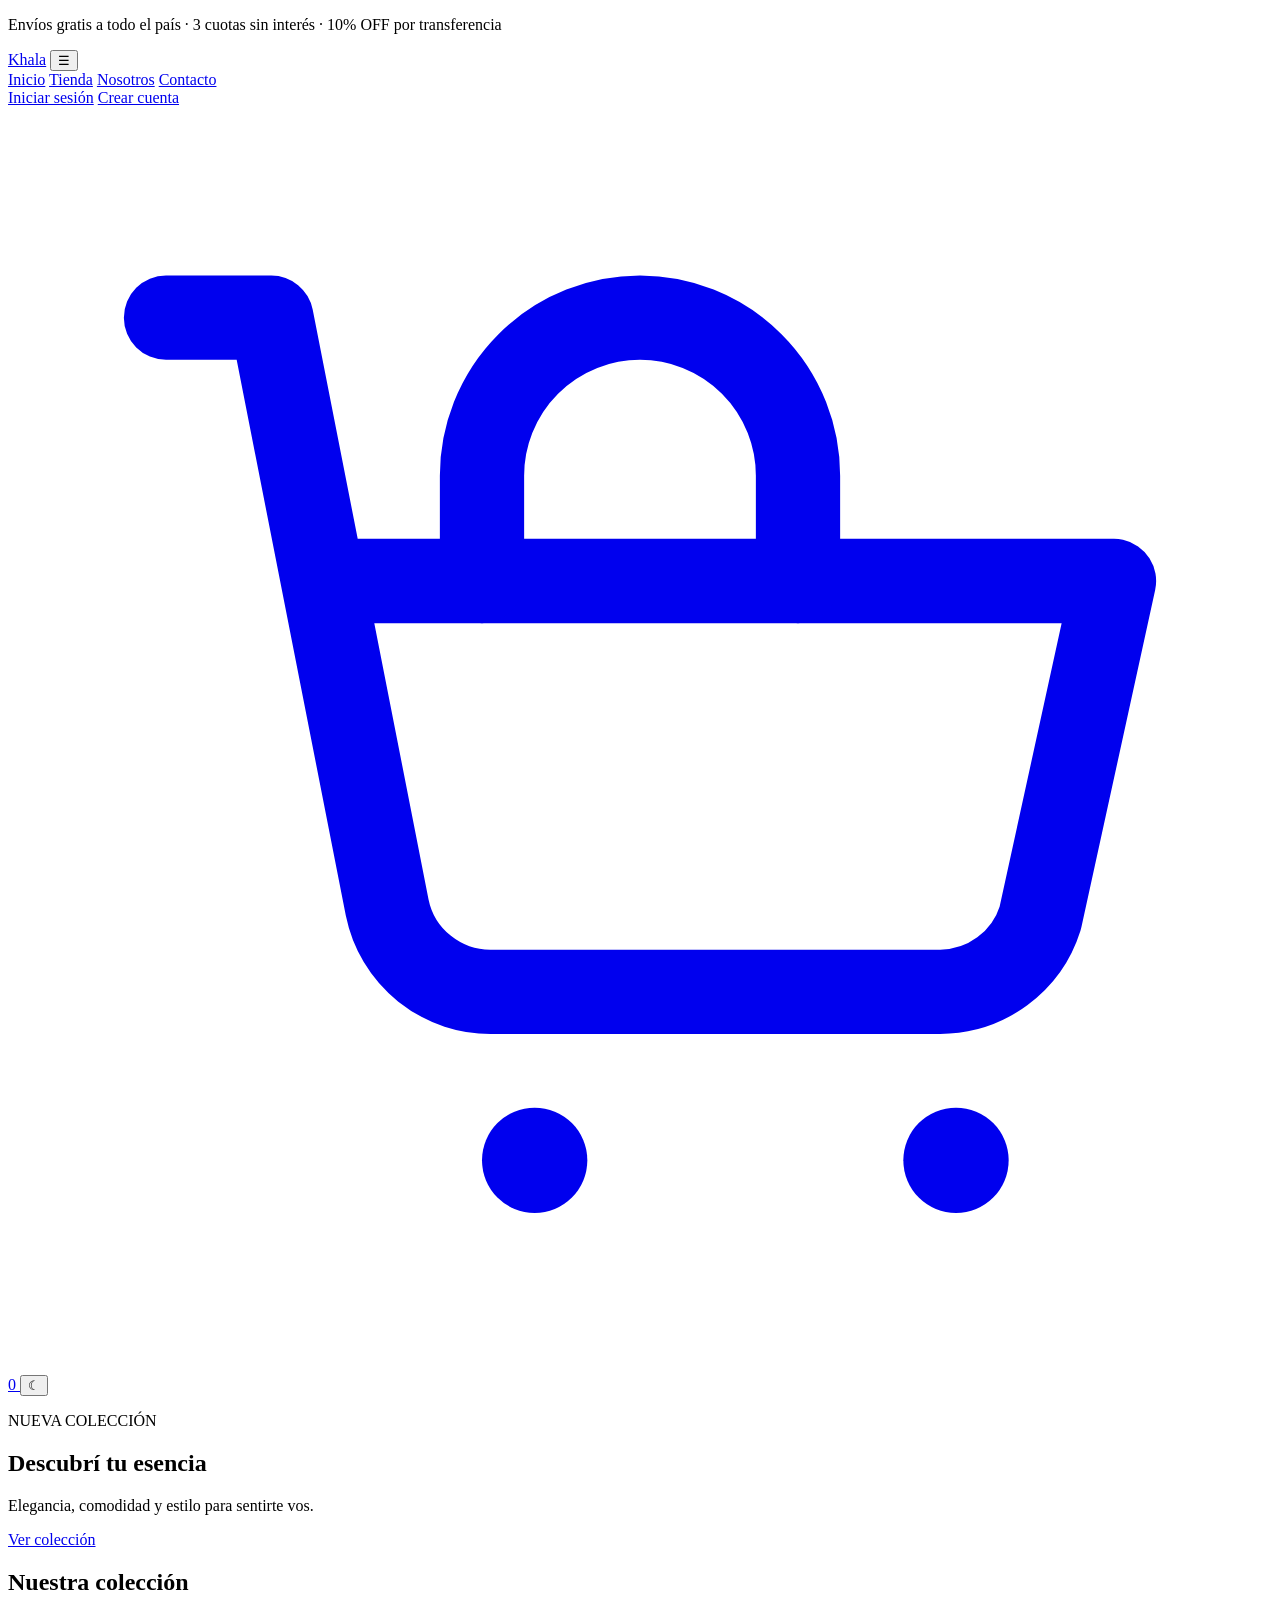
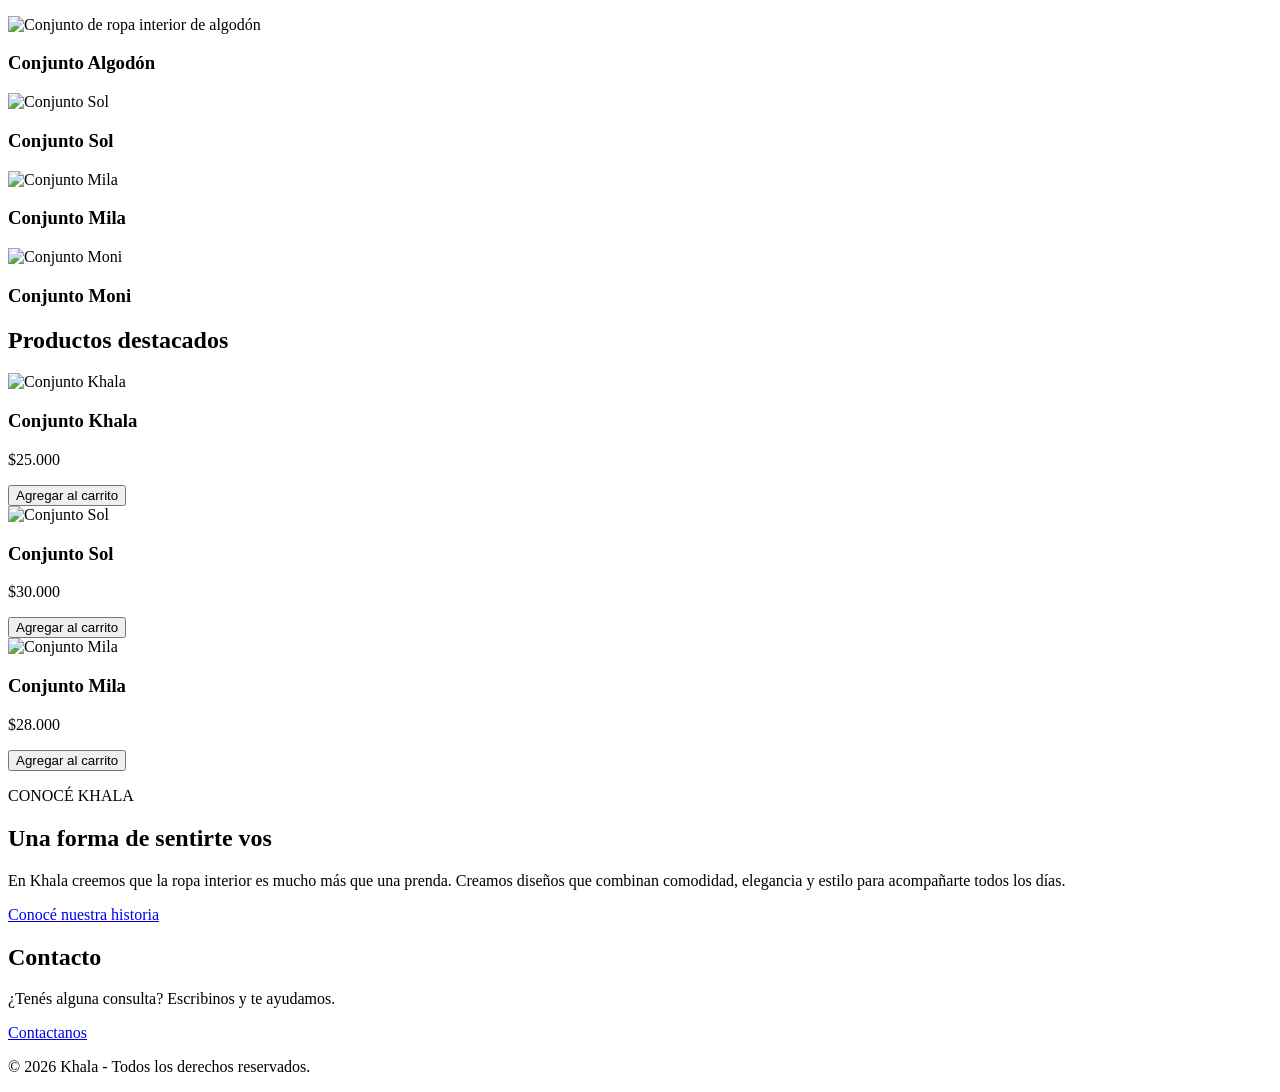
==== index.html @ 25cfadf1 "Add files via upload Checkout en página aparte y lógica actualizada" ====
<!DOCTYPE html>
<html lang="es">

<head>
    <meta charset="UTF-8">
    <meta name="viewport" content="width=device-width, initial-scale=1.0">

    <title>Khala | Ropa Interior Femenina</title>

    <link rel="stylesheet" href="../khala/css/style.css">
</head>

<body>

    <!-- BARRA SUPERIOR -->

    <div class="barra-superior">
        <p>
            Envíos gratis a todo el país · 3 cuotas sin interés · 10% OFF por transferencia
        </p>
    </div>

    <!-- ENCABEZADO -->

    <header>

        <a href="#inicio" class="logo">Khala</a>

        <button id="boton-menu" type="button" aria-label="Abrir menú">
            ☰
        </button>

        <nav id="menu">
            <a href="#inicio">Inicio</a>
            <a href="#tienda">Tienda</a>
            <a href="#nosotros">Nosotros</a>
            <a href="#contacto">Contacto</a>
        </nav>

        <div class="acciones-header">

            <div class="opciones-cuenta">
                <a href="cuenta.html" class="cuenta">Iniciar sesión</a>
                <a href="cuenta.html" class="crear-cuenta">Crear cuenta</a>
            </div>

            <a href="carrito.html" class="carrito" aria-label="Ver carrito">

                <svg viewBox="0 0 24 24" aria-hidden="true">
                    <path d="M3 4h2l2.2 11.2a2 2 0 0 0 2 1.6h8.5a2 2 0 0 0 1.9-1.4L21 9H6"
                        fill="none" stroke="currentColor" stroke-width="1.6"
                        stroke-linecap="round" stroke-linejoin="round"/>
                    <path d="M9 9V7a3 3 0 0 1 6 0v2"
                        fill="none" stroke="currentColor" stroke-width="1.6"
                        stroke-linecap="round"/>
                    <circle cx="10" cy="20" r="1" fill="currentColor"/>
                    <circle cx="18" cy="20" r="1" fill="currentColor"/>
                </svg>

                <span class="carrito-contador">0</span>

            </a>

            <button id="modo-oscuro" class="modo-oscuro"
                type="button" aria-label="Cambiar tema" title="Cambiar tema">

                <span class="icono-tema">☾</span>

            </button>

        </div>

    </header>

    <!-- NOTIFICACIÓN DEL CARRITO -->

    <div id="notificacion-carrito"
        class="notificacion-carrito"
        role="status"
        aria-live="polite"
        hidden>
    </div>

    <!-- VENTANA DEL PRODUCTO -->

    <div id="modal-producto" class="modal-producto" hidden>

        <div class="modal-contenido">

            <button type="button" id="cerrar-modal" class="cerrar-modal">
                ✕
            </button>

            <img id="modal-imagen" src="" alt="">

            <div class="modal-info">

                <h2 id="modal-nombre"></h2>

                <p id="modal-precio"></p>

                <button type="button" id="modal-agregar" class="producto-boton">
                    Agregar al carrito
                </button>

            </div>

        </div>

    </div>

    <main>

        <!-- HERO -->

        <section id="inicio" class="hero">

            <div class="hero-contenido">

                <p class="hero-subtitulo">NUEVA COLECCIÓN</p>

                <h2>Descubrí tu esencia</h2>

                <p class="hero-descripcion">
                    Elegancia, comodidad y estilo para sentirte vos.
                </p>

                <a href="#tienda" class="hero-boton">
                    Ver colección
                </a>

            </div>

        </section>

        <!-- COLECCIÓN -->

        <section id="tienda" class="categorias">

            <h2>Nuestra colección</h2>

            <div class="categorias-container">

                <article>
                    <img src="../khala/img/conjunto.webp"
                        alt="Conjunto de ropa interior de algodón">
                    <h3>Conjunto Algodón</h3>
                </article>

                <article>
                    <img src="../khala/img/conjuntoSol.webp"
                        alt="Conjunto Sol">
                    <h3>Conjunto Sol</h3>
                </article>

                <article>
                    <img src="../khala/img/conjuntoMila.webp"
                        alt="Conjunto Mila">
                    <h3>Conjunto Mila</h3>
                </article>

                <article>
                    <img src="../khala/img/conjuntomoni.webp"
                        alt="Conjunto Moni">
                    <h3>Conjunto Moni</h3>
                </article>

            </div>

        </section>

        <!-- PRODUCTOS DESTACADOS -->

        <section class="destacados">

            <h2>Productos destacados</h2>

            <div class="productos-container">

                <article class="producto">

                    <img src="../khala/img/conjunto.webp" alt="Conjunto Khala">

                    <div class="producto-info">

                        <h3>Conjunto Khala</h3>

                        <p>$25.000</p>

                        <button type="button" class="producto-boton agregar-carrito">
                            Agregar al carrito
                        </button>

                    </div>

                </article>

                <article class="producto">

                    <img src="../khala/img/conjuntoSol.webp" alt="Conjunto Sol">

                    <div class="producto-info">

                        <h3>Conjunto Sol</h3>

                        <p>$30.000</p>

                        <button type="button" class="producto-boton agregar-carrito">
                            Agregar al carrito
                        </button>

                    </div>

                </article>

                <article class="producto">

                    <img src="../khala/img/conjuntoMila.webp" alt="Conjunto Mila">

                    <div class="producto-info">

                        <h3>Conjunto Mila</h3>

                        <p>$28.000</p>

                        <button type="button" class="producto-boton agregar-carrito">
                            Agregar al carrito
                        </button>

                    </div>

                </article>

            </div>

        </section>

        <!-- SOBRE KHALA -->

        <section id="nosotros" class="sobre-khala">

            <div class="sobre-contenido">

                <p class="sobre-subtitulo">CONOCÉ KHALA</p>

                <h2>Una forma de sentirte vos</h2>

                <p>
                    En Khala creemos que la ropa interior es mucho más que una prenda.
                    Creamos diseños que combinan comodidad, elegancia y estilo para
                    acompañarte todos los días.
                </p>

                <a href="#contacto" class="sobre-boton">
                    Conocé nuestra historia
                </a>

            </div>

        </section>

        <!-- CONTACTO -->

        <section id="contacto" class="contacto">

            <h2>Contacto</h2>

            <p>¿Tenés alguna consulta? Escribinos y te ayudamos.</p>

            <a href="mailto:contacto@khala.com" class="contacto-boton">
                Contactanos
            </a>

        </section>

    </main>

    <!-- FOOTER -->

    <footer>
        <p>© 2026 Khala - Todos los derechos reservados.</p>
    </footer>

    <!-- JAVASCRIPT -->
<script src="../khala/js/tema.js"></script>
<script src="../khala/js/logica.js"></script>
<script src="../khala/js/sesion.js"></script>
<script src="../khala/js/script.js"></script>
</body>
</html>
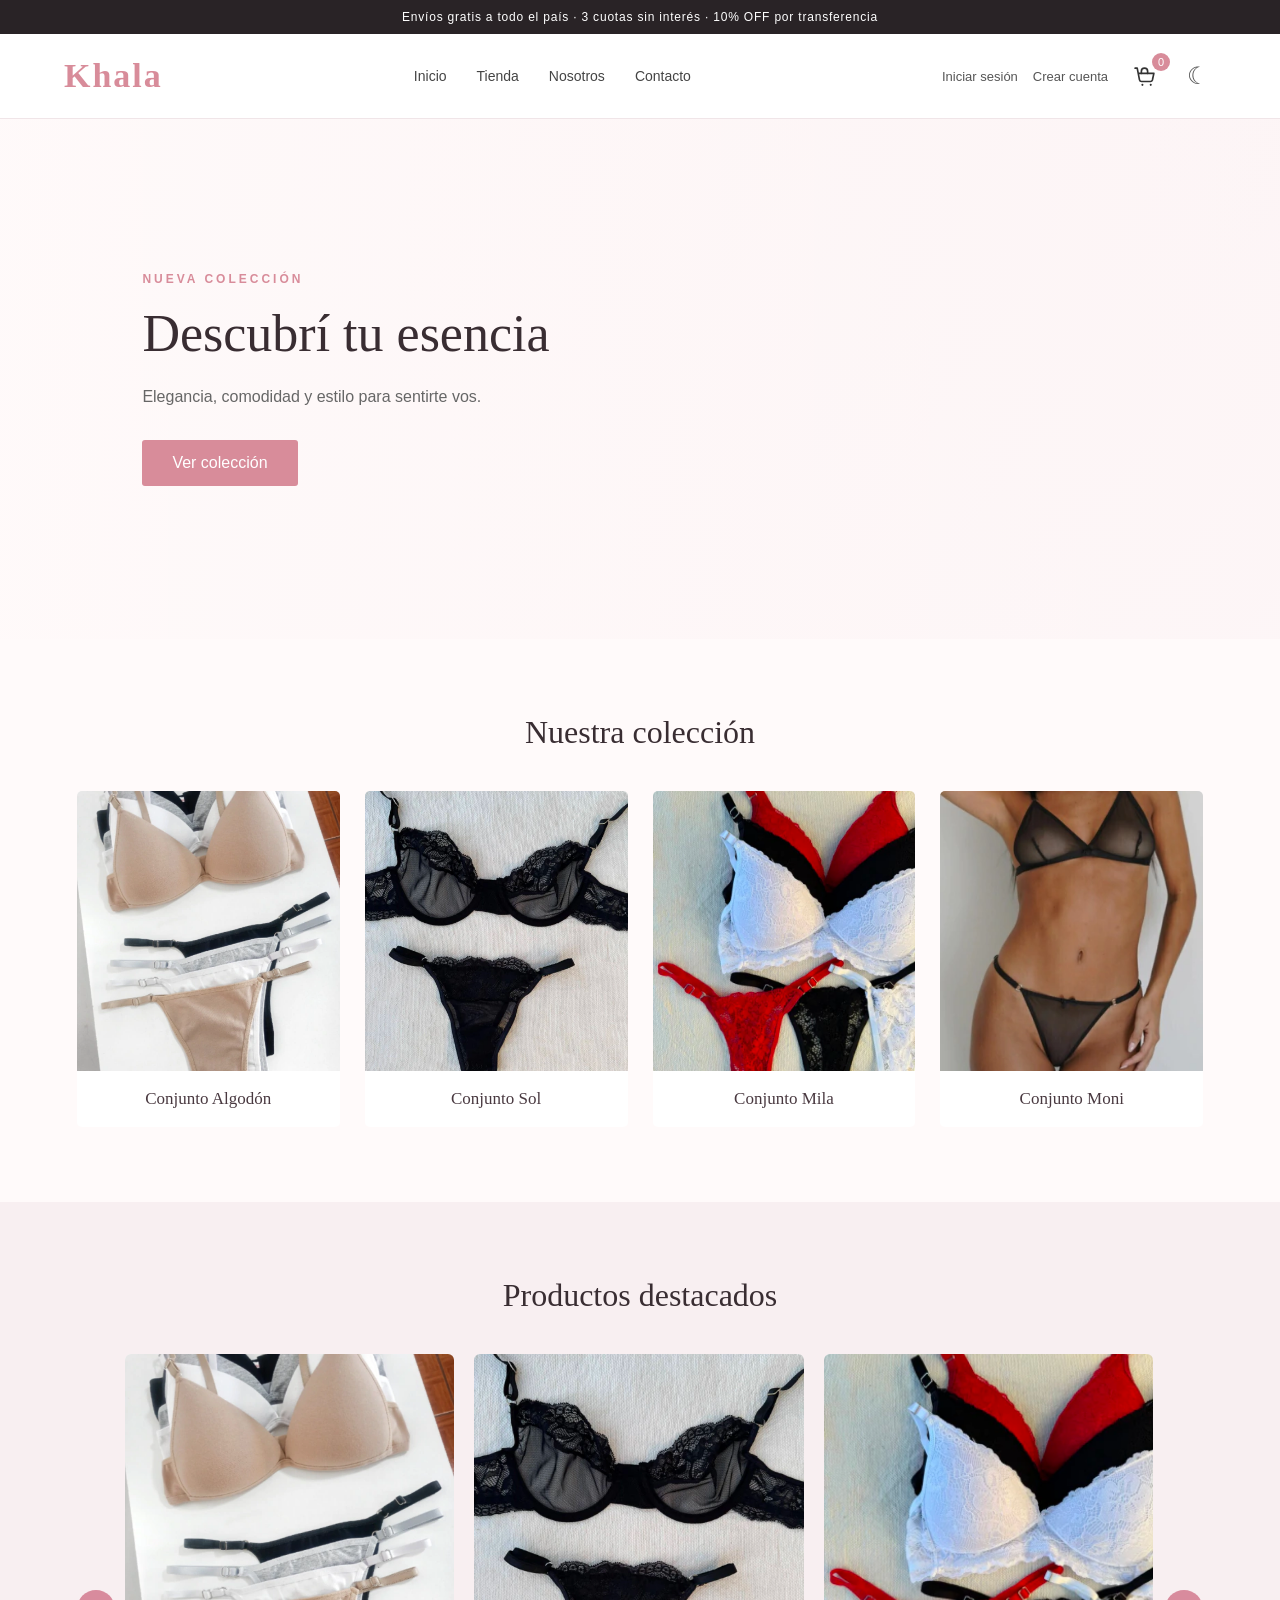
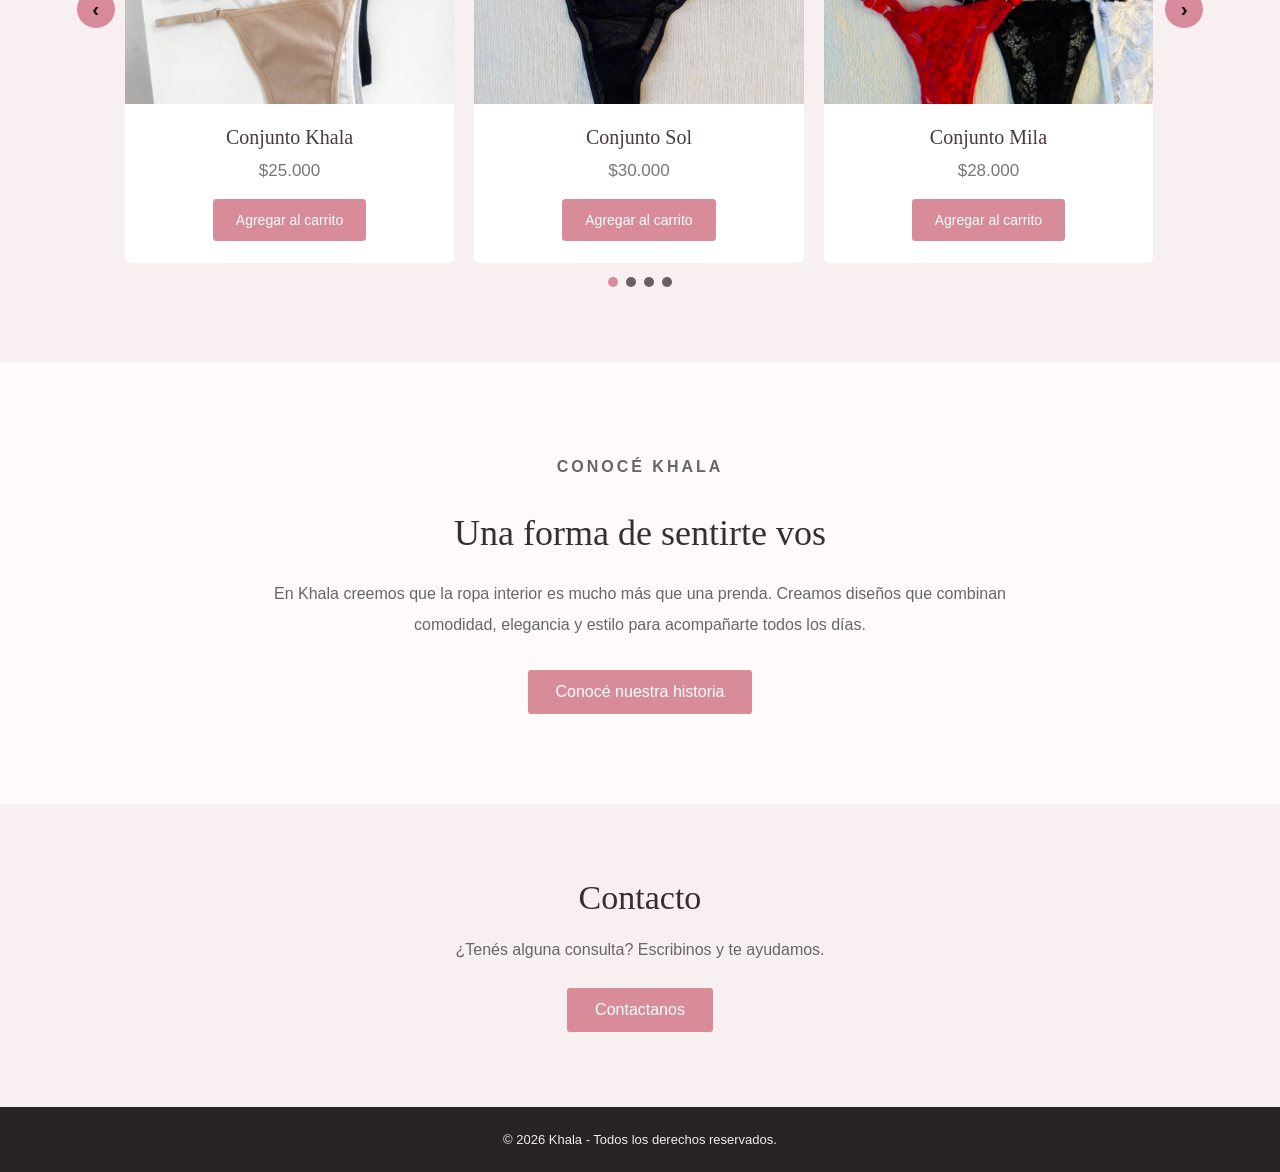
==== commit 921f8a41: "commit listo" ====
--- a/index.html
+++ b/index.html
@@ -1,4 +1,3 @@
-
 <!DOCTYPE html>
 <html lang="es">
 
@@ -8,7 +7,74 @@
 
     <title>Khala | Ropa Interior Femenina</title>
 
-    <link rel="stylesheet" href="../khala/css/style.css">
+    <link rel="stylesheet" href="khala/khala/css/style.css">
+
+    <style>
+        .carrusel-khala {
+            position: relative;
+            display: flex;
+            align-items: center;
+            gap: 10px;
+        }
+
+        .carrusel-khala .productos-container {
+            display: flex;
+            overflow-x: auto;
+            scroll-snap-type: x mandatory;
+            gap: 20px;
+            scrollbar-width: none;
+            width: 100%;
+        }
+
+        .carrusel-khala .productos-container::-webkit-scrollbar {
+            display: none;
+        }
+
+        .carrusel-khala .producto {
+            flex: 0 0 100%;
+            scroll-snap-align: start;
+        }
+
+        @media (min-width: 768px) {
+            .carrusel-khala .producto {
+                flex: 0 0 calc(33.333% - 14px);
+            }
+        }
+
+        .carrusel-btn {
+            background-color: #d88b9d;
+            color: #191114;
+            border: none;
+            width: 38px;
+            height: 38px;
+            border-radius: 50%;
+            font-size: 1.3rem;
+            font-weight: 700;
+            cursor: pointer;
+            flex-shrink: 0;
+        }
+
+        .carrusel-indicadores {
+            display: flex;
+            justify-content: center;
+            gap: 8px;
+            margin-top: 14px;
+        }
+
+        .carrusel-dot {
+            width: 10px;
+            height: 10px;
+            border-radius: 50%;
+            border: none;
+            background-color: #6b5e65;
+            cursor: pointer;
+            padding: 0;
+        }
+
+        .carrusel-dot.activo {
+            background-color: #d88b9d;
+        }
+    </style>
 </head>
 
 <body>
@@ -143,25 +209,25 @@
             <div class="categorias-container">
 
                 <article>
-                    <img src="../khala/img/conjunto.webp"
+                    <img src="khala/khala/img/conjunto.webp"
                         alt="Conjunto de ropa interior de algodón">
                     <h3>Conjunto Algodón</h3>
                 </article>
 
                 <article>
-                    <img src="../khala/img/conjuntoSol.webp"
+                    <img src="khala/khala/img/conjuntoSol.webp"
                         alt="Conjunto Sol">
                     <h3>Conjunto Sol</h3>
                 </article>
 
                 <article>
-                    <img src="../khala/img/conjuntoMila.webp"
+                    <img src="khala/khala/img/conjuntoMila.webp"
                         alt="Conjunto Mila">
                     <h3>Conjunto Mila</h3>
                 </article>
 
                 <article>
-                    <img src="../khala/img/conjuntomoni.webp"
+                    <img src="khala/khala/img/conjuntomoni.webp"
                         alt="Conjunto Moni">
                     <h3>Conjunto Moni</h3>
                 </article>
@@ -170,69 +236,62 @@
 
         </section>
 
-        <!-- PRODUCTOS DESTACADOS -->
-
-        <section class="destacados">
+        <!-- PRODUCTOS DESTACADOS (CARRUSEL) -->
+
+        <section class="destacados" aria-label="Productos destacados">
 
             <h2>Productos destacados</h2>
 
-            <div class="productos-container">
-
-                <article class="producto">
-
-                    <img src="../khala/img/conjunto.webp" alt="Conjunto Khala">
-
-                    <div class="producto-info">
-
-                        <h3>Conjunto Khala</h3>
-
-                        <p>$25.000</p>
-
-                        <button type="button" class="producto-boton agregar-carrito">
-                            Agregar al carrito
-                        </button>
-
-                    </div>
-
-                </article>
-
-                <article class="producto">
-
-                    <img src="../khala/img/conjuntoSol.webp" alt="Conjunto Sol">
-
-                    <div class="producto-info">
-
-                        <h3>Conjunto Sol</h3>
-
-                        <p>$30.000</p>
-
-                        <button type="button" class="producto-boton agregar-carrito">
-                            Agregar al carrito
-                        </button>
-
-                    </div>
-
-                </article>
-
-                <article class="producto">
-
-                    <img src="../khala/img/conjuntoMila.webp" alt="Conjunto Mila">
-
-                    <div class="producto-info">
-
-                        <h3>Conjunto Mila</h3>
-
-                        <p>$28.000</p>
-
-                        <button type="button" class="producto-boton agregar-carrito">
-                            Agregar al carrito
-                        </button>
-
-                    </div>
-
-                </article>
-
-            </div>
+            <div class="carrusel-khala" data-carrusel>
+
+                <button type="button" class="carrusel-btn carrusel-prev" aria-label="Producto anterior">
+                    ‹
+                </button>
+
+                <div class="productos-container" id="carrusel-productos">
+
+                    <article class="producto" data-id="1">
+                        <img src="khala/khala/img/conjunto.webp" alt="Conjunto Khala">
+                        <div class="producto-info">
+                            <h3>Conjunto Khala</h3>
+                            <p>$25.000</p>
+                            <button type="button" class="producto-boton agregar-carrito">
+                                Agregar al carrito
+                            </button>
+                        </div>
+                    </article>
+
+                    <article class="producto" data-id="2">
+                        <img src="khala/khala/img/conjuntoSol.webp" alt="Conjunto Sol">
+                        <div class="producto-info">
+                            <h3>Conjunto Sol</h3>
+                            <p>$30.000</p>
+                            <button type="button" class="producto-boton agregar-carrito">
+                                Agregar al carrito
+                            </button>
+                        </div>
+                    </article>
+
+                    <article class="producto" data-id="3">
+                        <img src="khala/khala/img/conjuntoMila.webp" alt="Conjunto Mila">
+                        <div class="producto-info">
+                            <h3>Conjunto Mila</h3>
+                            <p>$28.000</p>
+                            <button type="button" class="producto-boton agregar-carrito">
+                                Agregar al carrito
+                            </button>
+                        </div>
+                    </article>
+
+                </div>
+
+                <button type="button" class="carrusel-btn carrusel-next" aria-label="Producto siguiente">
+                    ›
+                </button>
+
+            </div>
+
+            <div class="carrusel-indicadores" id="carrusel-indicadores" aria-label="Indicadores del carrusel"></div>
 
         </section>
 
@@ -283,9 +342,108 @@
     </footer>
 
     <!-- JAVASCRIPT -->
-<script src="../khala/js/tema.js"></script>
-<script src="../khala/js/logica.js"></script>
-<script src="../khala/js/sesion.js"></script>
-<script src="../khala/js/script.js"></script>
+    <script src="khala/khala/js/tema.js"></script>
+    <script src="khala/khala/js/logica.js"></script>
+    <script src="khala/khala/js/sesion.js"></script>
+    <script src="khala/khala/js/script.js"></script>
+    <script>
+        (function () {
+            const CLAVE_PRODUCTOS = "khala_productos";
+            const contenedor = document.getElementById("carrusel-productos");
+            const indicadores = document.getElementById("carrusel-indicadores");
+            const btnPrev = document.querySelector(".carrusel-prev");
+            const btnNext = document.querySelector(".carrusel-next");
+
+            if (!contenedor) return;
+
+            const productosBase = [
+                { id: 1, nombre: "Conjunto Khala", precio: 25000, imagen: "khala/khala/img/conjunto.webp" },
+                { id: 2, nombre: "Conjunto Sol", precio: 30000, imagen: "khala/khala/img/conjuntoSol.webp" },
+                { id: 3, nombre: "Conjunto Mila", precio: 28000, imagen: "khala/khala/img/conjuntoMila.webp" },
+                { id: 4, nombre: "Conjunto Moni", precio: 27000, imagen: "khala/khala/img/conjuntomoni.webp" }
+            ];
+
+            function obtenerProductos() {
+                try {
+                    const raw = localStorage.getItem(CLAVE_PRODUCTOS);
+                    if (!raw) {
+                        localStorage.setItem(CLAVE_PRODUCTOS, JSON.stringify(productosBase));
+                        return productosBase;
+                    }
+                    const parsed = JSON.parse(raw);
+                    return Array.isArray(parsed) && parsed.length ? parsed : productosBase;
+                } catch {
+                    return productosBase;
+                }
+            }
+
+            function formatearPrecio(valor) {
+                const num = Number(valor) || 0;
+                return "$" + num.toLocaleString("es-AR");
+            }
+
+            let indiceActual = 0;
+
+            function renderizarCarrusel() {
+                const lista = obtenerProductos();
+                contenedor.innerHTML = lista.map((prod) => `
+                    <article class="producto" data-id="${prod.id}">
+                        <img src="${prod.imagen || "khala/khala/img/conjunto.webp"}" alt="${prod.nombre}">
+                        <div class="producto-info">
+                            <h3>${prod.nombre}</h3>
+                            <p>${formatearPrecio(prod.precio)}</p>
+                            <button type="button" class="producto-boton agregar-carrito"
+                                data-id="${prod.id}"
+                                data-nombre="${prod.nombre}"
+                                data-precio="${Number(prod.precio) || 0}">
+                                Agregar al carrito
+                            </button>
+                        </div>
+                    </article>
+                `).join("");
+
+                construirIndicadores(lista.length);
+                actualizarPosicion(0);
+            }
+
+            function construirIndicadores(total) {
+                if (!indicadores) return;
+                indicadores.innerHTML = "";
+                for (let i = 0; i < total; i++) {
+                    const dot = document.createElement("button");
+                    dot.type = "button";
+                    dot.className = "carrusel-dot" + (i === 0 ? " activo" : "");
+                    dot.setAttribute("aria-label", `Ir al producto ${i + 1}`);
+                    dot.addEventListener("click", () => actualizarPosicion(i));
+                    indicadores.appendChild(dot);
+                }
+            }
+
+            function actualizarPosicion(nuevoIndice) {
+                const tarjetas = contenedor.querySelectorAll(".producto");
+                if (!tarjetas.length) return;
+                const total = tarjetas.length;
+                indiceActual = ((nuevoIndice % total) + total) % total;
+
+                const tarjetaActiva = tarjetas[indiceActual];
+                contenedor.scrollTo({
+                    left: tarjetaActiva.offsetLeft - contenedor.offsetLeft,
+                    behavior: "smooth"
+                });
+
+                if (indicadores) {
+                    indicadores.querySelectorAll(".carrusel-dot").forEach((dot, idx) => {
+                        dot.classList.toggle("activo", idx === indiceActual);
+                    });
+                }
+            }
+
+            if (btnPrev) btnPrev.addEventListener("click", () => actualizarPosicion(indiceActual - 1));
+            if (btnNext) btnNext.addEventListener("click", () => actualizarPosicion(indiceActual + 1));
+
+            window.addEventListener("DOMContentLoaded", renderizarCarrusel);
+        })();
+    </script>
 </body>
-</html>
+
+</html>
--- a/khala/khala/css/style.css
+++ b/khala/khala/css/style.css
@@ -0,0 +1,926 @@
+/* =========================================
+   KHALA - ESTILOS GENERALES
+========================================= */
+
+/* RESET */
+
+* {
+    margin: 0;
+    padding: 0;
+    box-sizing: border-box;
+}
+
+html {
+    scroll-behavior: smooth;
+    scroll-padding-top: 90px;
+}
+
+body {
+    background-color: #fffafa;
+    font-family: Arial, Helvetica, sans-serif;
+    color: #333;
+    transition: background-color 0.3s, color 0.3s;
+}
+
+a {
+    text-decoration: none;
+    color: inherit;
+}
+
+button {
+    font-family: inherit;
+    cursor: pointer;
+}
+
+img {
+    max-width: 100%;
+    display: block;
+}
+
+
+/* =========================================
+   BARRA SUPERIOR
+========================================= */
+
+.barra-superior {
+    background-color: #292326;
+    color: #fff;
+    text-align: center;
+    padding: 10px 15px;
+    font-size: 12px;
+    letter-spacing: 0.8px;
+}
+
+
+/* =========================================
+   ENCABEZADO
+========================================= */
+
+header {
+    min-height: 85px;
+    padding: 15px 5%;
+    display: flex;
+    align-items: center;
+    justify-content: space-between;
+    gap: 25px;
+    background-color: #fff;
+    border-bottom: 1px solid #f0e5e8;
+    position: sticky;
+    top: 0;
+    z-index: 100;
+    transition: background-color 0.3s;
+}
+
+.logo {
+    font-family: Georgia, serif;
+    font-size: 34px;
+    font-weight: bold;
+    color: #d88c9a;
+    letter-spacing: 2px;
+}
+
+header nav {
+    display: flex;
+    align-items: center;
+    justify-content: center;
+    gap: 30px;
+}
+
+header nav a {
+    color: #444;
+    font-size: 14px;
+    transition: color 0.3s;
+}
+
+header nav a:hover {
+    color: #d88c9a;
+}
+
+
+/* =========================================
+   ACCIONES DEL ENCABEZADO
+========================================= */
+
+.acciones-header {
+    display: flex;
+    align-items: center;
+    gap: 18px;
+}
+
+.opciones-cuenta {
+    display: flex;
+    align-items: center;
+    gap: 15px;
+}
+
+.cuenta,
+.crear-cuenta {
+    font-size: 13px;
+    color: #555;
+    transition: color 0.3s;
+}
+
+.cuenta:hover,
+.crear-cuenta:hover {
+    color: #d88c9a;
+}
+
+
+/* =========================================
+   CARRITO - ICONO
+========================================= */
+
+.carrito {
+    position: relative;
+    display: flex;
+    align-items: center;
+    justify-content: center;
+    width: 36px;
+    height: 36px;
+    color: #333;
+    transition: color 0.3s;
+}
+
+.carrito:hover {
+    color: #d88c9a;
+}
+
+.carrito svg {
+    display: block;
+    width: 25px;
+    height: 25px;
+}
+
+.carrito-contador {
+    position: absolute;
+    top: -5px;
+    right: -8px;
+    min-width: 18px;
+    height: 18px;
+    padding: 0 4px;
+    border-radius: 50%;
+    background-color: #d88c9a;
+    color: white;
+    font-size: 11px;
+    display: flex;
+    align-items: center;
+    justify-content: center;
+}
+
+
+/* =========================================
+   BOTÓN MODO OSCURO
+========================================= */
+
+.modo-oscuro {
+    width: 36px;
+    height: 36px;
+    border: none;
+    border-radius: 50%;
+    background-color: transparent;
+    color: #555;
+    font-size: 24px;
+    display: flex;
+    align-items: center;
+    justify-content: center;
+    transition: background-color 0.3s, color 0.3s;
+}
+
+.modo-oscuro:hover {
+    background-color: #f8e9ed;
+    color: #d88c9a;
+}
+
+.icono-tema {
+    line-height: 1;
+}
+
+
+/* =========================================
+   MENÚ MÓVIL
+========================================= */
+
+#boton-menu {
+    display: none;
+    background: none;
+    border: none;
+    color: #d88c9a;
+    font-size: 25px;
+}
+
+
+/* =========================================
+   HERO - PORTADA
+========================================= */
+
+.hero {
+    min-height: 520px;
+    padding: 70px 8%;
+    display: flex;
+    align-items: center;
+    justify-content: flex-start;
+    background:
+        linear-gradient(
+            90deg,
+            rgba(255, 250, 250, 0.98),
+            rgba(255, 250, 250, 0.75)
+        ),
+        linear-gradient(135deg, #f3dce1, #f8e9ed);
+}
+
+.hero-contenido {
+    max-width: 570px;
+    padding: 40px;
+}
+
+.hero-subtitulo {
+    color: #d88c9a;
+    font-size: 12px;
+    font-weight: bold;
+    letter-spacing: 3px;
+    margin-bottom: 18px;
+}
+
+.hero h2 {
+    font-family: Georgia, serif;
+    font-size: 52px;
+    font-weight: normal;
+    color: #392d32;
+    margin-bottom: 20px;
+}
+
+.hero-descripcion {
+    color: #666;
+    font-size: 16px;
+    line-height: 1.7;
+    margin-bottom: 30px;
+}
+
+.hero-boton {
+    display: inline-block;
+    padding: 14px 30px;
+    background-color: #d88c9a;
+    color: white;
+    border-radius: 3px;
+    transition: background-color 0.3s;
+}
+
+.hero-boton:hover {
+    background-color: #b96f7d;
+}
+
+
+/* =========================================
+   CATEGORÍAS
+========================================= */
+
+.categorias {
+    padding: 75px 6%;
+    background-color: #fffafa;
+    text-align: center;
+    transition: background-color 0.3s;
+}
+
+.categorias h2,
+.destacados h2 {
+    font-family: Georgia, serif;
+    font-size: 32px;
+    font-weight: normal;
+    color: #392d32;
+    margin-bottom: 40px;
+}
+
+.categorias-container {
+    display: grid;
+    grid-template-columns: repeat(4, 1fr);
+    gap: 25px;
+    max-width: 1250px;
+    margin: auto;
+}
+
+.categorias-container article {
+    background-color: white;
+    border-radius: 5px;
+    overflow: hidden;
+    transition: transform 0.3s, box-shadow 0.3s;
+}
+
+.categorias-container article:hover {
+    transform: translateY(-5px);
+    box-shadow: 0 8px 25px rgba(0, 0, 0, 0.08);
+}
+
+.categorias-container article img {
+    width: 100%;
+    height: 280px;
+    object-fit: cover;
+}
+
+.categorias-container article h3 {
+    padding: 18px 10px;
+    color: #493940;
+    font-family: Georgia, serif;
+    font-size: 17px;
+    font-weight: normal;
+}
+
+
+/* =========================================
+   PRODUCTOS DESTACADOS
+========================================= */
+
+.destacados {
+    padding: 75px 6%;
+    background-color: #f8eff1;
+    text-align: center;
+    transition: background-color 0.3s;
+}
+
+.productos-container {
+    display: grid;
+    grid-template-columns: repeat(3, minmax(0, 1fr));
+    gap: 30px;
+    max-width: 1100px;
+    margin: auto;
+}
+
+.producto {
+    background-color: white;
+    border-radius: 6px;
+    overflow: hidden;
+    text-align: center;
+    transition: transform 0.3s, box-shadow 0.3s;
+}
+
+.producto:hover {
+    transform: translateY(-5px);
+    box-shadow: 0 10px 25px rgba(0, 0, 0, 0.08);
+}
+
+.producto > img {
+    width: 100%;
+    height: 350px;
+    object-fit: cover;
+}
+
+.producto-info {
+    padding: 22px 15px;
+}
+
+.producto-info h3 {
+    color: #493940;
+    font-family: Georgia, serif;
+    font-size: 20px;
+    font-weight: normal;
+    margin-bottom: 12px;
+}
+
+.producto-info p {
+    color: #777;
+    font-size: 17px;
+    margin-bottom: 18px;
+}
+
+
+/* =========================================
+   BOTONES DE PRODUCTOS
+========================================= */
+
+.producto-boton {
+    display: inline-block;
+    padding: 12px 22px;
+    background-color: #d88c9a;
+    color: white;
+    border: 1px solid #d88c9a;
+    border-radius: 3px;
+    font-size: 14px;
+    transition: background-color 0.3s, border-color 0.3s;
+}
+
+.producto-boton:hover {
+    background-color: #b96f7d;
+    border-color: #b96f7d;
+}
+
+
+/* =========================================
+   SOBRE KHALA
+========================================= */
+
+.sobre-khala {
+    padding: 90px 10%;
+    background-color: #fffafa;
+    text-align: center;
+    transition: background-color 0.3s;
+}
+
+.sobre-contenido {
+    max-width: 750px;
+    margin: auto;
+}
+
+.sobre-subtitulo {
+    color: #d88c9a;
+    font-size: 12px;
+    font-weight: bold;
+    letter-spacing: 3px;
+    margin-bottom: 18px;
+}
+
+.sobre-khala h2 {
+    font-family: Georgia, serif;
+    font-size: 36px;
+    font-weight: normal;
+    color: #392d32;
+    margin-bottom: 25px;
+}
+
+.sobre-khala p {
+    color: #666;
+    font-size: 16px;
+    line-height: 1.9;
+    margin-bottom: 30px;
+}
+
+.sobre-boton {
+    display: inline-block;
+    padding: 13px 28px;
+    background-color: #d88c9a;
+    color: white;
+    border-radius: 3px;
+    transition: background-color 0.3s;
+}
+
+.sobre-boton:hover {
+    background-color: #b96f7d;
+}
+
+
+/* =========================================
+   CONTACTO
+========================================= */
+
+.contacto {
+    padding: 75px 20px;
+    background-color: #f8eff1;
+    text-align: center;
+    transition: background-color 0.3s;
+}
+
+.contacto h2 {
+    font-family: Georgia, serif;
+    font-size: 34px;
+    font-weight: normal;
+    color: #392d32;
+    margin-bottom: 20px;
+}
+
+.contacto p {
+    color: #666;
+    margin-bottom: 25px;
+    line-height: 1.6;
+}
+
+.contacto-boton {
+    display: inline-block;
+    padding: 13px 28px;
+    background-color: #d88c9a;
+    color: white;
+    border-radius: 3px;
+    transition: background-color 0.3s;
+}
+
+.contacto-boton:hover {
+    background-color: #b96f7d;
+}
+
+
+/* =========================================
+   FOOTER
+========================================= */
+
+footer {
+    padding: 25px 15px;
+    background-color: #292326;
+    color: #eee;
+    text-align: center;
+    font-size: 13px;
+}
+
+
+/* =========================================
+   NOTIFICACIÓN DEL CARRITO
+========================================= */
+
+.notificacion-carrito {
+    position: fixed;
+    top: 100px;
+    right: 25px;
+    z-index: 500;
+    padding: 15px 22px;
+    background-color: #30282d;
+    color: white;
+    border-left: 4px solid #d88c9a;
+    border-radius: 4px;
+    box-shadow: 0 5px 20px rgba(0, 0, 0, 0.15);
+}
+
+
+/* =========================================
+   MODAL DE PRODUCTOS
+========================================= */
+
+.modal-producto {
+    position: fixed;
+    inset: 0;
+    z-index: 1000;
+    background-color: rgba(0, 0, 0, 0.65);
+    display: flex;
+    align-items: center;
+    justify-content: center;
+    padding: 20px;
+}
+
+.modal-producto[hidden],
+.notificacion-carrito[hidden] {
+    display: none !important;
+}
+
+.modal-contenido {
+    position: relative;
+    display: flex;
+    gap: 30px;
+    width: 100%;
+    max-width: 750px;
+    padding: 30px;
+    background-color: white;
+    color: #333;
+    border-radius: 8px;
+}
+
+.modal-contenido img {
+    width: 45%;
+    max-height: 400px;
+    object-fit: cover;
+    border-radius: 5px;
+}
+
+.modal-info {
+    display: flex;
+    flex-direction: column;
+    justify-content: center;
+    gap: 20px;
+}
+
+.modal-info h2 {
+    font-family: Georgia, serif;
+    color: #493940;
+}
+
+.modal-info p {
+    font-size: 20px;
+}
+
+.cerrar-modal {
+    position: absolute;
+    top: 10px;
+    right: 15px;
+    border: none;
+    background: none;
+    color: #555;
+    font-size: 23px;
+}
+
+
+/* =========================================
+   MODO OSCURO - GENERAL
+========================================= */
+
+body.modo-noche {
+    background-color: #211d1f;
+    color: #f5e9ed;
+}
+
+body.modo-noche header {
+    background-color: #292326;
+    border-bottom-color: #493a42;
+}
+
+body.modo-noche header nav a {
+    color: #f5e9ed;
+}
+
+body.modo-noche header nav a:hover {
+    color: #e3a0ad;
+}
+
+body.modo-noche .logo {
+    color: #e3a0ad;
+}
+
+body.modo-noche .cuenta,
+body.modo-noche .crear-cuenta,
+body.modo-noche .modo-oscuro,
+body.modo-noche .carrito {
+    color: #e3a0ad;
+}
+
+body.modo-noche .cuenta:hover,
+body.modo-noche .crear-cuenta:hover,
+body.modo-noche .modo-oscuro:hover {
+    color: #f2bdc7;
+}
+
+
+/* =========================================
+   MODO OSCURO - SECCIONES
+========================================= */
+
+body.modo-noche .categorias,
+body.modo-noche .sobre-khala {
+    background-color: #211d1f;
+}
+
+body.modo-noche .destacados,
+body.modo-noche .contacto {
+    background-color: #2b2528;
+}
+
+
+/* =========================================
+   MODO OSCURO - TÍTULOS Y TEXTOS
+========================================= */
+
+body.modo-noche .categorias h2,
+body.modo-noche .destacados h2,
+body.modo-noche .sobre-khala h2,
+body.modo-noche .contacto h2,
+body.modo-noche .producto-info h3,
+body.modo-noche .categorias-container article h3 {
+    color: #f5e9ed;
+}
+
+body.modo-noche .sobre-khala p,
+body.modo-noche .contacto p,
+body.modo-noche .producto-info p {
+    color: #d8cbd0;
+}
+
+
+/* =========================================
+   MODO OSCURO - TARJETAS
+========================================= */
+
+body.modo-noche .categorias-container article,
+body.modo-noche .producto {
+    background-color: #30282d;
+    border: 1px solid #493a42;
+    border-radius: 8px;
+    overflow: hidden;
+}
+
+body.modo-noche .categorias-container article:hover,
+body.modo-noche .producto:hover {
+    border-color: #d88c9a;
+}
+
+
+/* =========================================
+   MODO OSCURO - BOTONES
+========================================= */
+
+body.modo-noche .producto-boton,
+body.modo-noche .sobre-boton,
+body.modo-noche .hero-boton,
+body.modo-noche .contacto-boton {
+    background-color: #d88c9a;
+    color: #fff;
+    border-color: #d88c9a;
+}
+
+body.modo-noche .producto-boton:hover,
+body.modo-noche .sobre-boton:hover,
+body.modo-noche .hero-boton:hover,
+body.modo-noche .contacto-boton:hover {
+    background-color: #b96f7d;
+    border-color: #b96f7d;
+    color: #fff;
+}
+
+
+/* =========================================
+   MODO OSCURO - HERO
+========================================= */
+
+body.modo-noche .hero {
+    background: linear-gradient(135deg, #30282d, #211d1f);
+}
+
+body.modo-noche .hero-contenido {
+    background-color: transparent;
+}
+
+body.modo-noche .hero h2 {
+    color: #f5e9ed;
+}
+
+body.modo-noche .hero-descripcion {
+    color: #d8cbd0;
+}
+
+
+/* =========================================
+   MODO OSCURO - MODAL Y NOTIFICACIONES
+========================================= */
+
+body.modo-noche .modal-contenido,
+body.modo-noche .notificacion-carrito {
+    background-color: #30282d;
+    color: #f5e9ed;
+}
+
+body.modo-noche .modal-info h2,
+body.modo-noche .modal-info p,
+body.modo-noche .cerrar-modal {
+    color: #f5e9ed;
+}
+
+
+/* =========================================
+   MODO OSCURO - CONTADOR
+========================================= */
+
+body.modo-noche .carrito-contador {
+    background-color: #d88c9a;
+    color: #fff;
+    border: 1px solid #f5e9ed;
+}
+
+
+/* =========================================
+   RESPONSIVE - TABLETS
+========================================= */
+
+@media (max-width: 950px) {
+
+    header {
+        padding: 15px 3%;
+        gap: 15px;
+    }
+
+    header nav {
+        gap: 15px;
+    }
+
+    .categorias-container {
+        grid-template-columns: repeat(2, 1fr);
+    }
+
+    .productos-container {
+        grid-template-columns: repeat(2, minmax(0, 1fr));
+    }
+
+    .hero h2 {
+        font-size: 42px;
+    }
+
+}
+
+
+/* =========================================
+   RESPONSIVE - CELULARES
+========================================= */
+
+@media (max-width: 600px) {
+
+    .barra-superior {
+        font-size: 10px;
+        padding: 9px 5px;
+    }
+
+    header {
+        min-height: 70px;
+        padding: 12px 5%;
+        flex-wrap: wrap;
+    }
+
+    .logo {
+        font-size: 29px;
+    }
+
+    #boton-menu {
+        display: block;
+        order: 2;
+    }
+
+    header nav {
+        display: none;
+        width: 100%;
+        flex-direction: column;
+        gap: 0;
+        order: 4;
+        padding-top: 10px;
+        border-top: 1px solid #f0e5e8;
+    }
+
+    header nav a {
+        width: 100%;
+        text-align: center;
+        padding: 12px;
+    }
+
+    header nav.activo {
+        display: flex;
+    }
+
+    .acciones-header {
+        gap: 10px;
+    }
+
+    .opciones-cuenta {
+        gap: 8px;
+    }
+
+    .cuenta,
+    .crear-cuenta {
+        font-size: 11px;
+    }
+
+    .hero {
+        min-height: 400px;
+        padding: 45px 5%;
+    }
+
+    .hero-contenido {
+        padding: 15px;
+    }
+
+    .hero h2 {
+        font-size: 36px;
+    }
+
+    .hero-descripcion {
+        font-size: 14px;
+    }
+
+    .categorias,
+    .destacados {
+        padding: 50px 5%;
+    }
+
+    .categorias h2,
+    .destacados h2 {
+        font-size: 27px;
+        margin-bottom: 25px;
+    }
+
+    .categorias-container {
+        grid-template-columns: repeat(2, minmax(0, 1fr));
+        gap: 12px;
+    }
+
+    .categorias-container article img {
+        height: 190px;
+    }
+
+    .categorias-container article h3 {
+        font-size: 14px;
+        padding: 12px 5px;
+    }
+
+    .productos-container {
+        grid-template-columns: 1fr;
+        gap: 25px;
+    }
+
+    .producto > img {
+        height: 330px;
+    }
+
+    .sobre-khala {
+        padding: 60px 7%;
+    }
+
+    .sobre-khala h2 {
+        font-size: 29px;
+    }
+
+    .contacto {
+        padding: 55px 20px;
+    }
+
+    .modal-contenido {
+        flex-direction: column;
+        padding: 20px;
+    }
+
+    .modal-contenido img {
+        width: 100%;
+        max-height: 260px;
+    }
+
+    body.modo-noche header nav {
+        border-top-color: rgba(216, 140, 154, 0.3);
+    }
+
+}
